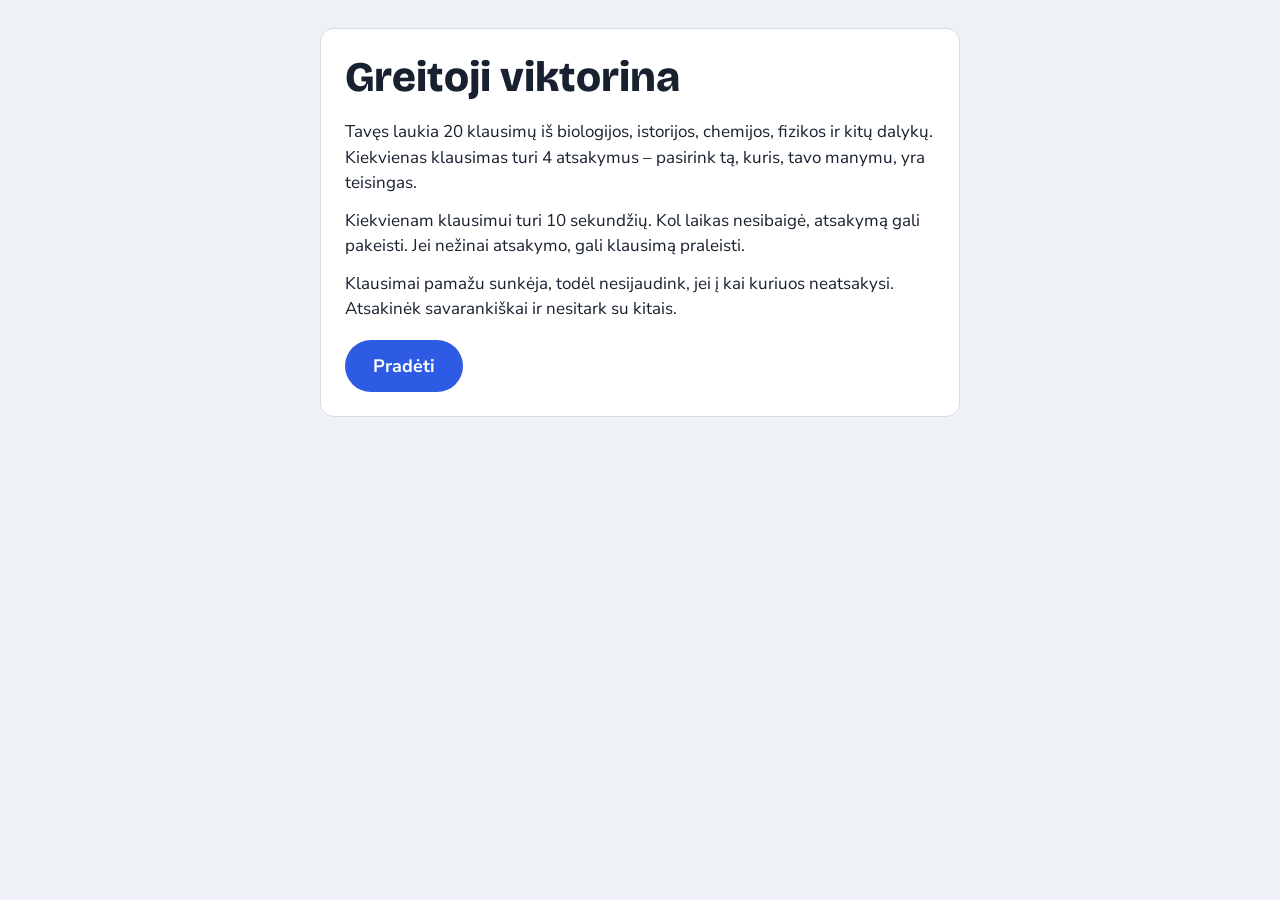
==== index.html @ a6e708b1 "Add 20 Lithuanian questions and per-group instructions; translate quiz screen Questions get harder f" ====
<!doctype html>
<html lang="lt">
<head>
<meta charset="utf-8">
<meta name="viewport" content="width=device-width, initial-scale=1">
<title>Greitoji viktorina</title>
<link rel="preconnect" href="https://fonts.googleapis.com">
<link rel="preconnect" href="https://fonts.gstatic.com" crossorigin>
<link rel="stylesheet" href="https://fonts.googleapis.com/css2?family=Bricolage+Grotesque:opsz,wght@12..96,600;12..96,800&family=Nunito+Sans:opsz,wght@6..12,400;6..12,600;6..12,700&display=swap">
<link rel="stylesheet" href="style.css">
</head>
<body>
<main class="wrap">
  <section id="intro" class="card">
    <h1 id="introTitle">Greitoji viktorina</h1>
    <div id="introText" style="display:flex;flex-direction:column;gap:12px"></div>
    <div class="row"><button class="btn" id="startBtn" type="button">Pradėti</button></div>
  </section>

  <section id="quiz" class="card" hidden>
    <div class="topline">
      <span class="label" id="qnum">Klausimas 1 iš 20</span>
      <span class="secs" id="secs">10</span>
    </div>
    <div class="bar"><i id="barFill"></i></div>
    <h2 id="qtext">Klausimas</h2>
    <div class="opts" id="opts"></div>
    <div class="quizfoot">
      <p class="hint" id="hint"></p>
      <button class="btn ghost sm" id="skipBtn" type="button">Praleisti klausimą →</button>
    </div>
  </section>

  <section id="done" class="card" hidden>
    <h1>Viskas!</h1>
    <p class="status" id="sendStatus" aria-live="polite">Siunčiami tavo atsakymai…</p>
    <div id="fallback" hidden>
      <p>Parodyk šį kodą mokytojui:</p>
      <p class="code" id="code">—</p>
      <button class="btn ghost sm" id="retryBtn" type="button">Bandyti siųsti dar kartą</button>
    </div>
  </section>
</main>

<script src="config.js"></script>
<script>
(function () {
  const C = window.QUIZ_CONFIG;
  const QUESTIONS = C.QUESTIONS.map(q => ({ ...q, crowdIdx: "ABCD".indexOf(String(q.crowd).toUpperCase()), correctIdx: "ABCD".indexOf(String(q.correct || "").toUpperCase()) }));
  const N = QUESTIONS.length;
  const LETTERS = ["A", "B", "C", "D"];
  const PEER_COLORS = [1,2,3,4,5,6,7].map(n => `var(--peer-${n})`);
  const PERSON = '<svg viewBox="0 0 24 24" aria-hidden="true"><circle cx="12" cy="8" r="4.2"/><path d="M3.5 21c.6-4.6 4.1-7.2 8.5-7.2s7.9 2.6 8.5 7.2z"/></svg>';
  const $ = id => document.getElementById(id);

  // Class label from the link, e.g. ...?class=7A
  const params = new URLSearchParams(location.search);
  const CLASS = (params.get("class") || "").replace(/[^\w-]/g, "").slice(0, 20);
  // Group: random 50/50. For testing: ?group=influence or ?group=control
  const forced = params.get("group");
  const GROUP = forced === "influence" || forced === "control" ? forced : (Math.random() < 0.5 ? "influence" : "control");
  const RUN_ID = Date.now().toString(36) + Math.random().toString(36).slice(2, 8);

  // Start screen: different instructions per group
  $("introTitle").textContent = C.INTRO_TITLE || "Greitoji viktorina";
  ((GROUP === "influence" ? C.INTRO_INFLUENCE : C.INTRO_CONTROL) || []).forEach(t => {
    const p = document.createElement("p"); p.textContent = t; $("introText").appendChild(p);
  });

  let qi = 0, choice = null, answers = [], timers = [], tickTimer = null, deadline = 0;

  function show(id) { ["intro", "quiz", "done"].forEach(s => $(s).hidden = s !== id); }
  function clearTimers() { timers.forEach(clearTimeout); timers = []; clearInterval(tickTimer); }

  function render() {
    const q = QUESTIONS[qi];
    choice = null;
    $("qnum").textContent = `Klausimas ${qi + 1} iš ${N}`;
    $("qtext").textContent = q.text;
    $("hint").textContent = "";
    const box = $("opts");
    box.innerHTML = "";
    q.options.forEach((t, i) => {
      const b = document.createElement("button");
      b.type = "button"; b.className = "opt"; b.id = `opt${i}`;
      b.innerHTML = `<span class="letter">${LETTERS[i]}</span><span class="otext"></span><span class="peers" aria-hidden="true"></span>`;
      b.querySelector(".otext").textContent = t;
      b.addEventListener("click", () => select(i));
      box.appendChild(b);
    });

    const secs = C.SECONDS_PER_QUESTION;
    deadline = performance.now() + secs * 1000;
    const fill = $("barFill");
    fill.style.transition = "none"; fill.style.transform = "scaleX(1)"; fill.classList.remove("low");
    $("secs").classList.remove("low");
    requestAnimationFrame(() => requestAnimationFrame(() => {
      fill.style.transition = `transform ${secs}s linear`;
      fill.style.transform = "scaleX(0)";
    }));
    tick();
    tickTimer = setInterval(tick, 200);
    timers.push(setTimeout(next, secs * 1000));

    if (GROUP === "influence" && q.crowdIdx >= 0) schedulePeers(q.crowdIdx);
  }

  function schedulePeers(crowd) {
    const others = [0,1,2,3].filter(i => i !== crowd);
    const decoy = others[Math.floor(Math.random() * others.length)];
    const seq = Array(C.PEERS_ON_CROWD).fill(crowd);
    for (let k = 0; k < C.PEERS_ELSEWHERE; k++) seq.splice(1 + Math.floor(Math.random() * seq.length), 0, decoy);
    const colors = [...PEER_COLORS].sort(() => Math.random() - 0.5);
    seq.forEach((opt, n) => {
      timers.push(setTimeout(() => {
        const strip = document.querySelector(`#opt${opt} .peers`);
        if (!strip) return;
        const p = document.createElement("span");
        p.className = "peer";
        p.style.background = colors[n % colors.length];
        p.innerHTML = PERSON;
        strip.appendChild(p);
      }, C.PEERS_START_AT * 1000 + n * C.PEER_INTERVAL_MS + Math.random() * 200));
    });
  }

  function tick() {
    const left = Math.max(0, Math.ceil((deadline - performance.now()) / 1000));
    $("secs").textContent = left;
    if (left <= 3) { $("secs").classList.add("low"); $("barFill").classList.add("low"); }
  }

  function select(i) {
    choice = i;
    document.querySelectorAll(".opt").forEach((b, k) => b.classList.toggle("sel", k === i));
    $("hint").textContent = "Atsakymas pažymėtas. Dar gali jį pakeisti.";
  }

  function next() {
    clearTimers();
    answers.push(choice);
    qi++;
    if (qi < N) render(); else finish();
  }

  /* ---------- Sending ---------- */
  function buildResult() {
    // matched = went with the crowd on a trap question (where the crowd is wrong)
    let matched = 0, other = 0, skipped = 0, correct = 0;
    answers.forEach((a, i) => {
      const q = QUESTIONS[i];
      if (a === null) { skipped++; return; }
      if (a === q.correctIdx) correct++;
      if (a === q.crowdIdx && q.crowdIdx !== q.correctIdx) matched++;
      else other++;
    });
    return {
      id: RUN_ID,
      cls: CLASS,
      team: GROUP,
      answers: answers.map(a => a === null ? "-" : LETTERS[a]).join(""),
      matched, other, skipped, correct
    };
  }

  const sleep = ms => new Promise(r => setTimeout(r, ms));

  // Returns true only when Google confirms the row was saved.
  async function send(result) {
    if (!C.SCRIPT_URL || C.SCRIPT_URL.indexOf("script.google.com") === -1) throw new Error("not configured");
    const body = JSON.stringify(result);
    try {
      // text/plain keeps this a "simple" request, so Google answers without a CORS preflight
      // and we can read its reply.
      const res = await fetch(C.SCRIPT_URL, { method: "POST", headers: { "Content-Type": "text/plain;charset=utf-8" }, body });
      const data = await res.json(); // a busy/error page from Google isn't JSON -> throws -> retry
      return data && data.ok === true;
    } catch (err) {
      if (err instanceof TypeError && !navigator.onLine) return false; // offline: retry later
      if (err instanceof SyntaxError) return false;                    // Google replied with an error page
      // Some school networks block reading the reply. Fall back to a blind send.
      await fetch(C.SCRIPT_URL, { method: "POST", mode: "no-cors", headers: { "Content-Type": "text/plain;charset=utf-8" }, body });
      return true;
    }
  }

  async function sendWithRetry(result, firstTry) {
    $("sendStatus").className = "status";
    $("sendStatus").textContent = "Siunčiami tavo atsakymai…";
    $("fallback").hidden = true;
    // Everyone finishes at about the same moment, so spread the first sends over ~4 seconds.
    if (firstTry) await sleep(Math.random() * 4000);
    // The script ignores duplicate ids, so retrying never creates double rows.
    for (let attempt = 0; attempt < 6; attempt++) {
      try {
        if (await send(result)) {
          $("sendStatus").className = "status ok";
          $("sendStatus").textContent = "Tavo atsakymai išsiųsti. Ačiū! Gali padėti įrenginį.";
          return;
        }
      } catch (err) {
        if (err.message === "not configured") break;
      }
      await sleep(1500 * (attempt + 1) + Math.random() * 1500);
    }
    $("sendStatus").className = "status bad";
    $("sendStatus").textContent = "Nepavyko išsiųsti tavo atsakymų.";
    $("code").textContent = `${result.team === "influence" ? "B" : "R"}-${String(result.correct).padStart(2, "0")}-${String(result.matched).padStart(2, "0")}`;
    $("fallback").hidden = false;
  }

  let lastResult = null;
  function finish() {
    show("done");
    lastResult = buildResult();
    sendWithRetry(lastResult, true);
  }

  $("retryBtn").addEventListener("click", () => lastResult && sendWithRetry(lastResult, false));
  $("skipBtn").addEventListener("click", () => { choice = null; next(); });
  $("startBtn").addEventListener("click", () => { show("quiz"); qi = 0; answers = []; render(); });
})();
</script>
</body>
</html>
---- style.css ----
/* Shared styles for the quiz and the results board */
:root {
  --bg: #eef2f7;
  --surface: #ffffff;
  --ink: #18212f;
  --muted: #5b6676;
  --line: #d6dde8;
  --accent: #2d5be3;
  --accent-soft: #e3eafc;
  --warn: #d9480f;
  --blue: #1c64d9;
  --blue-soft: #e2ecfc;
  --red: #d42f3a;
  --red-soft: #fce4e5;
  --ok: #2b8a3e;
  --peer-1: #e8590c; --peer-2: #2b8a3e; --peer-3: #7048e8; --peer-4: #c2255c; --peer-5: #1971c2; --peer-6: #e67700; --peer-7: #0c8599;
  --font-display: "Bricolage Grotesque", "Trebuchet MS", system-ui, sans-serif;
  --font-body: "Nunito Sans", "Segoe UI", system-ui, sans-serif;
  --radius: 14px;
  color-scheme: light;
}
@media (prefers-color-scheme: dark) {
  :root {
    --bg: #121722; --surface: #1b2230; --ink: #e8edf5; --muted: #9aa5b6; --line: #2e3849;
    --accent: #7b9cff; --accent-soft: #24304d; --warn: #ff8a4c; --ok: #5fd07a;
    --blue: #6aa1ff; --blue-soft: #1d2b47; --red: #ff6b73; --red-soft: #3f2128; color-scheme: dark;
  }
}
* { box-sizing: border-box; }
html, body { min-height: 100%; }
body {
  margin: 0; background: var(--bg); color: var(--ink);
  font-family: var(--font-body); font-size: 17px; line-height: 1.5;
  padding: 0 16px;
}
[hidden] { display: none !important; }
.wrap { max-width: 640px; margin: 0 auto; padding-block: 28px 40px; display: flex; flex-direction: column; gap: 20px; }
.wrap.wide { max-width: 980px; }
h1, h2, h3 { font-family: var(--font-display); text-wrap: balance; margin: 0; line-height: 1.15; }
h1 { font-size: clamp(30px, 6vw, 42px); font-weight: 800; }
h2 { font-size: clamp(22px, 4.5vw, 28px); font-weight: 600; }
h3 { font-size: 20px; font-weight: 800; }
p { margin: 0; }
a { color: var(--accent); }
.card { background: var(--surface); border: 1px solid var(--line); border-radius: var(--radius); padding: 24px; display: flex; flex-direction: column; gap: 18px; min-width: 0; }
.muted { color: var(--muted); }
.small { font-size: 14px; }
.label { font-size: 13px; letter-spacing: .08em; text-transform: uppercase; color: var(--muted); font-weight: 700; }
.row { display: flex; flex-wrap: wrap; gap: 12px; align-items: center; }
.between { justify-content: space-between; }
.btn {
  font: 700 18px var(--font-body); color: #fff; background: var(--accent);
  border: 0; border-radius: 999px; padding: 14px 28px; cursor: pointer;
}
.btn:hover { filter: brightness(1.08); }
.btn.ghost { background: transparent; color: var(--muted); border: 2px solid var(--line); padding: 10px 20px; font-size: 16px; }
.btn.ghost:hover { color: var(--ink); border-color: var(--muted); filter: none; }
.btn.sm { padding: 8px 16px; font-size: 15px; }
.btn:focus-visible, .opt:focus-visible, a:focus-visible, select:focus-visible { outline: 3px solid var(--accent); outline-offset: 3px; }

/* Quiz */
.topline { display: flex; justify-content: space-between; align-items: baseline; gap: 12px; font-weight: 700; }
.secs { font-family: var(--font-display); font-size: 26px; font-variant-numeric: tabular-nums; }
.secs.low { color: var(--warn); }
.bar { height: 8px; background: var(--line); border-radius: 999px; overflow: hidden; }
.bar > i { display: block; height: 100%; width: 100%; background: var(--accent); transform-origin: left; }
.bar > i.low { background: var(--warn); }
.opts { display: grid; gap: 12px; }
.opt {
  display: flex; align-items: center; gap: 14px; width: 100%; text-align: left;
  background: var(--surface); color: var(--ink); border: 2px solid var(--line); border-radius: var(--radius);
  padding: 14px 16px; font: 600 17px var(--font-body); cursor: pointer; min-height: 64px;
}
.opt:hover { border-color: var(--accent); }
.opt.sel { border-color: var(--accent); background: var(--accent-soft); }
.letter {
  flex: none; width: 34px; height: 34px; border-radius: 50%; display: grid; place-items: center;
  background: var(--accent-soft); color: var(--accent); font-family: var(--font-display); font-weight: 800;
}
.opt.sel .letter { background: var(--accent); color: #fff; }
.otext { flex: 1; min-width: 0; }
.peers { display: flex; flex-wrap: wrap; justify-content: flex-end; max-width: 46%; }
.peer {
  width: 28px; height: 28px; border-radius: 50%; display: grid; place-items: center;
  border: 2px solid var(--surface); margin-left: -6px; animation: pop .35s ease-out both;
}
.peer svg { width: 18px; height: 18px; fill: #fff; }
@keyframes pop { from { transform: scale(.2); opacity: 0; } to { transform: scale(1); opacity: 1; } }
@media (prefers-reduced-motion: reduce) { .peer { animation: none; } }
.quizfoot { display: flex; justify-content: space-between; align-items: center; gap: 12px; flex-wrap: wrap; }
.hint { font-size: 14px; color: var(--muted); }
.status { font-weight: 700; }
.status.ok { color: var(--ok); }
.status.bad { color: var(--red); }
.code { font-family: var(--font-display); font-size: 36px; font-weight: 800; letter-spacing: .05em; font-variant-numeric: tabular-nums; }

/* Results */
.teams { display: grid; grid-template-columns: repeat(auto-fit, minmax(240px, 1fr)); gap: 16px; }
.team { border-radius: var(--radius); padding: 20px; display: flex; flex-direction: column; gap: 8px; border: 2px solid; }
.team.b { background: var(--blue-soft); border-color: var(--blue); }
.team.r { background: var(--red-soft); border-color: var(--red); }
.team.b h3, .team.b .big { color: var(--blue); }
.team.r h3, .team.r .big { color: var(--red); }
.big { font-family: var(--font-display); font-size: 56px; font-weight: 800; line-height: 1; font-variant-numeric: tabular-nums; }
.stats { display: flex; gap: 20px; flex-wrap: wrap; font-variant-numeric: tabular-nums; }
.chartbox { overflow-x: auto; }
.chartbox svg { display: block; width: 100%; min-width: 560px; height: auto; }
.legend { display: flex; gap: 18px; flex-wrap: wrap; font-size: 14px; color: var(--muted); }
.legend i { display: inline-block; width: 12px; height: 12px; border-radius: 3px; margin-right: 6px; vertical-align: -1px; }
select { font: 600 16px var(--font-body); padding: 8px 12px; border-radius: 10px; border: 2px solid var(--line); background: var(--surface); color: var(--ink); }
.notice { background: var(--accent-soft); border-radius: 10px; padding: 14px 16px; }

/* Results: verdict, flow, per-question ranking */
.verdict { font-family: var(--font-display); font-size: 20px; font-weight: 600; }
.verdict:empty { display: none; }
.big.blue { color: var(--blue); }
.big.red { color: var(--red); }
.big.sm { font-size: 36px; }
.flow { display: grid; grid-template-columns: minmax(0, 3fr) minmax(0, 2fr); gap: 24px; align-items: center; }
@media (max-width: 640px) { .flow { grid-template-columns: 1fr; } }
.flowmain { display: flex; flex-direction: column; gap: 6px; }
.flowside { display: flex; flex-direction: column; gap: 6px; border-left: 3px solid var(--red); padding-left: 16px; }
.qrank { display: flex; flex-direction: column; gap: 14px; }
.qrow { display: flex; flex-direction: column; gap: 4px; }
.qhead { display: flex; gap: 10px; align-items: baseline; min-width: 0; }
.qno { font-family: var(--font-display); font-weight: 800; color: var(--muted); flex: none; min-width: 34px; }
.qtitle { font-weight: 700; min-width: 0; overflow-wrap: anywhere; }
.qbar { display: flex; align-items: center; gap: 12px; }
.track { position: relative; flex: 1; height: 18px; background: var(--line); border-radius: 999px; }
.track .fill { position: absolute; inset: 0 auto 0 0; background: var(--blue); border-radius: 999px; transition: width .4s ease; }
.track .base { position: absolute; top: -4px; bottom: -4px; width: 4px; margin-left: -2px; background: var(--red); border-radius: 2px; }
.qpct { font-family: var(--font-display); font-weight: 800; font-size: 20px; color: var(--blue); min-width: 52px; text-align: right; font-variant-numeric: tabular-nums; }
.qmeta { padding-left: 44px; }
@media (prefers-reduced-motion: reduce) { .track .fill { transition: none; } }
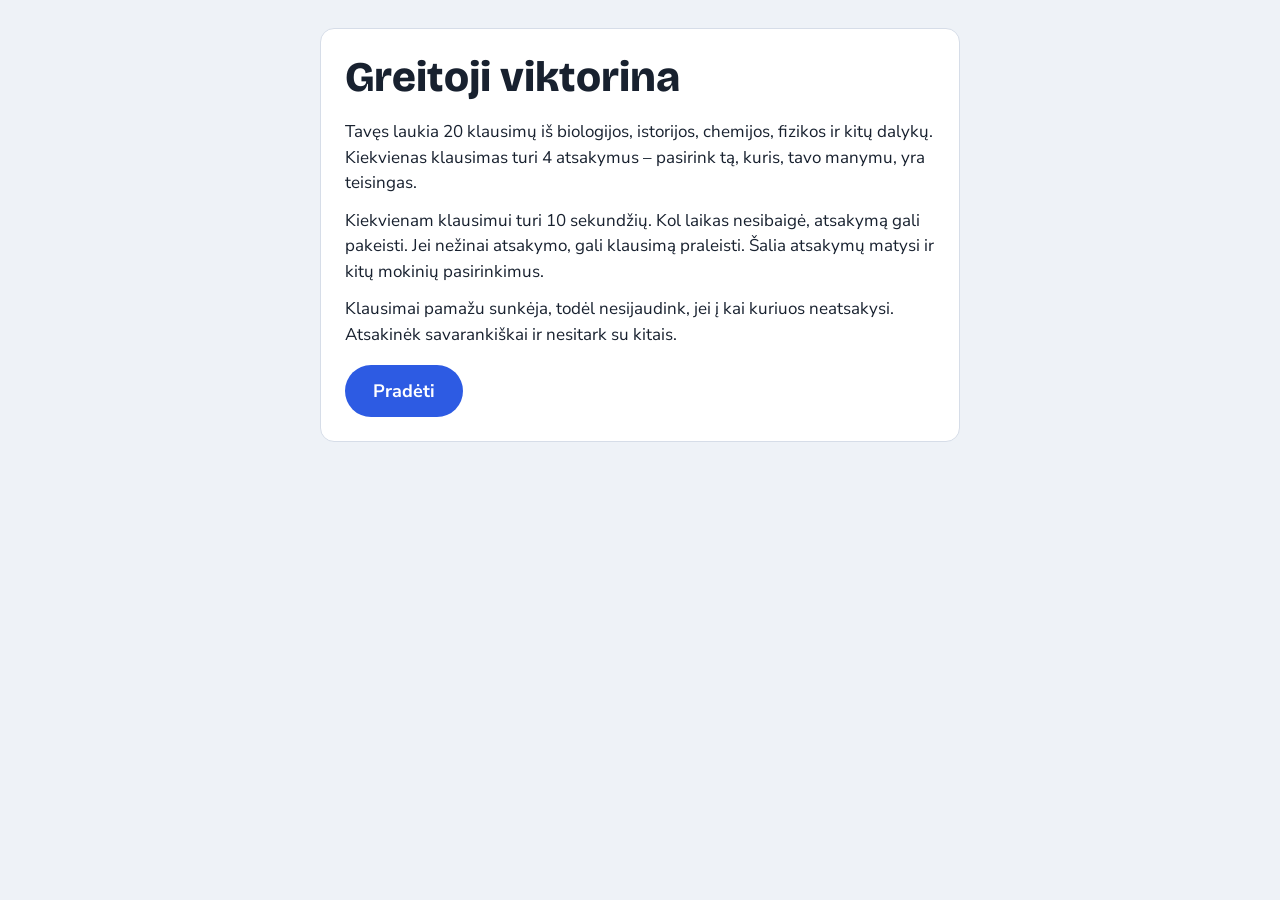
==== commit 07657942: "Fix lost result under load: time out hanging requests, more patient saving Load test: 19/20 saved; o" ====
--- a/index.html
+++ b/index.html
@@ -102,15 +102,37 @@
     tickTimer = setInterval(tick, 200);
     timers.push(setTimeout(next, secs * 1000));
 
-    if (GROUP === "influence" && q.crowdIdx >= 0) schedulePeers(q.crowdIdx);
-  }
-
-  function schedulePeers(crowd) {
-    const others = [0,1,2,3].filter(i => i !== crowd);
-    const decoy = others[Math.floor(Math.random() * others.length)];
-    const seq = Array(C.PEERS_ON_CROWD).fill(crowd);
-    for (let k = 0; k < C.PEERS_ELSEWHERE; k++) seq.splice(1 + Math.floor(Math.random() * seq.length), 0, decoy);
-    const colors = [...PEER_COLORS].sort(() => Math.random() - 0.5);
+    if (GROUP === "influence" && q.crowdIdx >= 0) schedulePeers(q);
+  }
+
+  const rand = (a, b) => a + Math.random() * (b - a);
+  const randInt = (a, b) => Math.floor(rand(a, b + 1));
+  const shuffle = arr => { for (let i = arr.length - 1; i > 0; i--) { const j = Math.floor(Math.random() * (i + 1)); [arr[i], arr[j]] = [arr[j], arr[i]]; } return arr; };
+
+  // Decide how many fake classmates pick each answer on this question.
+  function planVotes(q) {
+    const crowd = q.crowdIdx;
+    const trust = crowd === q.correctIdx;          // peers pick the right answer here
+    const n = randInt(C.PEERS_MIN, C.PEERS_MAX);
+    const counts = [0, 0, 0, 0];
+    if (trust && Math.random() < C.PEERS_UNANIMOUS) { counts[crowd] = n; return counts; }
+    const share = trust ? rand(0.75, 0.95) : rand(C.PEERS_MAJORITY_MIN, C.PEERS_MAJORITY_MAX);
+    const main = Math.min(n, Math.max(Math.round(n * share), Math.floor(n / 2) + 1)); // always a strict majority
+    counts[crowd] = main;
+    const rest = n - main;
+    const others = shuffle([0, 1, 2, 3].filter(i => i !== crowd));
+    const used = rest <= 1 ? 1 : (Math.random() < 0.5 ? 1 : 2); // the rest split over 1 or 2 other answers
+    for (let k = 0; k < rest; k++) counts[others[k % used]]++;
+    return counts;
+  }
+
+  function schedulePeers(q) {
+    const counts = planVotes(q);
+    const seq = shuffle(counts.flatMap((c, opt) => Array(c).fill(opt)));
+    // Random arrival times: first one between FIRST_MIN and FIRST_MAX, the rest scattered until LAST_BY.
+    const first = rand(C.PEERS_FIRST_MIN, C.PEERS_FIRST_MAX);
+    const times = [first, ...seq.slice(1).map(() => rand(first, C.PEERS_LAST_BY))].sort((a, b) => a - b);
+    const colors = shuffle([...PEER_COLORS]);
     seq.forEach((opt, n) => {
       timers.push(setTimeout(() => {
         const strip = document.querySelector(`#opt${opt} .peers`);
@@ -120,7 +142,7 @@
         p.style.background = colors[n % colors.length];
         p.innerHTML = PERSON;
         strip.appendChild(p);
-      }, C.PEERS_START_AT * 1000 + n * C.PEER_INTERVAL_MS + Math.random() * 200));
+      }, times[n] * 1000));
     });
   }
 
@@ -172,12 +194,19 @@
     try {
       // text/plain keeps this a "simple" request, so Google answers without a CORS preflight
       // and we can read its reply.
-      const res = await fetch(C.SCRIPT_URL, { method: "POST", headers: { "Content-Type": "text/plain;charset=utf-8" }, body });
-      const data = await res.json(); // a busy/error page from Google isn't JSON -> throws -> retry
+      // Give Google at most 25 s to answer; a request that hangs is abandoned and retried.
+      const ctrl = new AbortController();
+      const timer = setTimeout(() => ctrl.abort(), 25000);
+      let data;
+      try {
+        const res = await fetch(C.SCRIPT_URL, { method: "POST", headers: { "Content-Type": "text/plain;charset=utf-8" }, body, signal: ctrl.signal });
+        data = await res.json(); // a busy/error page from Google isn't JSON -> throws -> retry
+      } finally { clearTimeout(timer); }
       return data && data.ok === true;
     } catch (err) {
       if (err instanceof TypeError && !navigator.onLine) return false; // offline: retry later
-      if (err instanceof SyntaxError) return false;                    // Google replied with an error page
+      if (err instanceof SyntaxError) return false;
+      if (err && err.name === "AbortError") return false;            // Google didn't answer in time: retry                    // Google replied with an error page
       // Some school networks block reading the reply. Fall back to a blind send.
       await fetch(C.SCRIPT_URL, { method: "POST", mode: "no-cors", headers: { "Content-Type": "text/plain;charset=utf-8" }, body });
       return true;
@@ -191,7 +220,7 @@
     // Everyone finishes at about the same moment, so spread the first sends over ~4 seconds.
     if (firstTry) await sleep(Math.random() * 4000);
     // The script ignores duplicate ids, so retrying never creates double rows.
-    for (let attempt = 0; attempt < 6; attempt++) {
+    for (let attempt = 0; attempt < 8; attempt++) {
       try {
         if (await send(result)) {
           $("sendStatus").className = "status ok";
--- a/style.css
+++ b/style.css
@@ -132,3 +132,12 @@
 .qpct { font-family: var(--font-display); font-weight: 800; font-size: 20px; color: var(--blue); min-width: 52px; text-align: right; font-variant-numeric: tabular-nums; }
 .qmeta { padding-left: 44px; }
 @media (prefers-reduced-motion: reduce) { .track .fill { transition: none; } }
+
+/* Results: entries table */
+details summary { cursor: pointer; list-style-position: outside; }
+.tablebox { overflow-x: auto; margin-top: 12px; }
+.etable { width: 100%; border-collapse: collapse; font-size: 15px; font-variant-numeric: tabular-nums; }
+.etable th, .etable td { text-align: left; padding: 8px 12px; border-bottom: 1px solid var(--line); white-space: nowrap; }
+.etable th { font-size: 13px; letter-spacing: .06em; text-transform: uppercase; color: var(--muted); }
+.etable td.tb { color: var(--blue); font-weight: 700; }
+.etable td.tr { color: var(--red); font-weight: 700; }
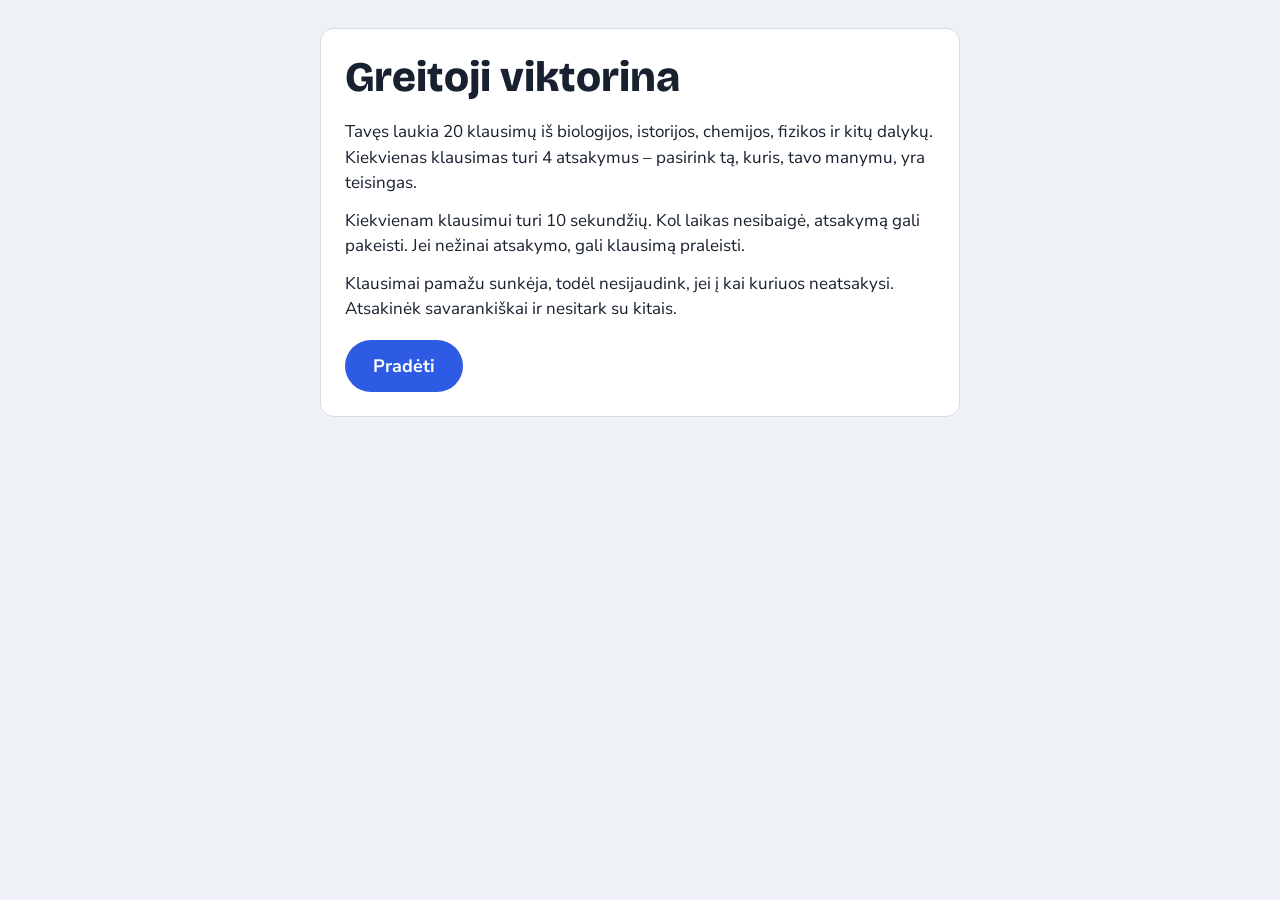
==== commit 85ed4d9d: "Load matching style/config versions on every page; show a note when there are no results yet Browser" ====
--- a/index.html
+++ b/index.html
@@ -7,7 +7,7 @@
 <link rel="preconnect" href="https://fonts.googleapis.com">
 <link rel="preconnect" href="https://fonts.gstatic.com" crossorigin>
 <link rel="stylesheet" href="https://fonts.googleapis.com/css2?family=Bricolage+Grotesque:opsz,wght@12..96,600;12..96,800&family=Nunito+Sans:opsz,wght@6..12,400;6..12,600;6..12,700&display=swap">
-<link rel="stylesheet" href="style.css">
+<link rel="stylesheet" href="style.css?v=20261013b">
 </head>
 <body>
 <main class="wrap">
@@ -42,7 +42,7 @@
   </section>
 </main>
 
-<script src="config.js"></script>
+<script src="config.js?v=20261013b"></script>
 <script>
 (function () {
   const C = window.QUIZ_CONFIG;
--- a/style.css
+++ b/style.css
@@ -12,6 +12,8 @@
   --blue-soft: #e2ecfc;
   --red: #d42f3a;
   --red-soft: #fce4e5;
+  --orange: #e8590c;
+  --orange-soft: #fff0e6;
   --ok: #2b8a3e;
   --peer-1: #e8590c; --peer-2: #2b8a3e; --peer-3: #7048e8; --peer-4: #c2255c; --peer-5: #1971c2; --peer-6: #e67700; --peer-7: #0c8599;
   --font-display: "Bricolage Grotesque", "Trebuchet MS", system-ui, sans-serif;
@@ -23,7 +25,7 @@
   :root {
     --bg: #121722; --surface: #1b2230; --ink: #e8edf5; --muted: #9aa5b6; --line: #2e3849;
     --accent: #7b9cff; --accent-soft: #24304d; --warn: #ff8a4c; --ok: #5fd07a;
-    --blue: #6aa1ff; --blue-soft: #1d2b47; --red: #ff6b73; --red-soft: #3f2128; color-scheme: dark;
+    --blue: #6aa1ff; --blue-soft: #1d2b47; --red: #ff6b73; --red-soft: #3f2128; --orange: #ff9a52; --orange-soft: #3d2618; color-scheme: dark;
   }
 }
 * { box-sizing: border-box; }
@@ -141,3 +143,29 @@
 .etable th { font-size: 13px; letter-spacing: .06em; text-transform: uppercase; color: var(--muted); }
 .etable td.tb { color: var(--blue); font-weight: 700; }
 .etable td.tr { color: var(--red); font-weight: 700; }
+
+/* Results v3: orange team + per-question option rows */
+.team.o { background: var(--orange-soft); border-color: var(--orange); }
+.team.o h3, .team.o .big { color: var(--orange); }
+.etable td.to { color: var(--orange); font-weight: 700; }
+.qlist { display: flex; flex-direction: column; gap: 22px; }
+.qitem { display: flex; flex-direction: column; gap: 8px; padding-bottom: 18px; border-bottom: 1px solid var(--line); }
+.qitem:last-child { border-bottom: 0; padding-bottom: 0; }
+.orow { display: grid; grid-template-columns: minmax(0, 2fr) minmax(0, 3fr); gap: 8px 20px; align-items: center; }
+@media (max-width: 640px) { .orow { grid-template-columns: 1fr; } }
+.olabel { display: flex; align-items: center; gap: 8px; min-width: 0; }
+.otag { flex: none; font-size: 12px; font-weight: 700; letter-spacing: .05em; text-transform: uppercase; padding: 2px 8px; border-radius: 999px; }
+.orow.correct .otag { background: color-mix(in srgb, var(--ok) 15%, transparent); color: var(--ok); }
+.orow.crowd .otag { background: var(--line); color: var(--muted); }
+.oletter { flex: none; font-family: var(--font-display); font-weight: 800; color: var(--muted); }
+.otext { font-weight: 700; min-width: 0; overflow-wrap: anywhere; }
+.obars { display: flex; flex-direction: column; gap: 5px; }
+.obar { display: flex; align-items: center; gap: 10px; }
+.otrack { position: relative; flex: 1; height: 14px; background: var(--line); border-radius: 999px; overflow: hidden; }
+.otrack i { position: absolute; inset: 0 auto 0 0; border-radius: 999px; transition: width .4s ease; }
+.obar.b .otrack i { background: var(--blue); }
+.obar.o .otrack i { background: var(--orange); }
+.obar span { min-width: 44px; text-align: right; font-family: var(--font-display); font-weight: 800; font-variant-numeric: tabular-nums; }
+.obar.b span { color: var(--blue); }
+.obar.o span { color: var(--orange); }
+@media (prefers-reduced-motion: reduce) { .otrack i { transition: none; } }
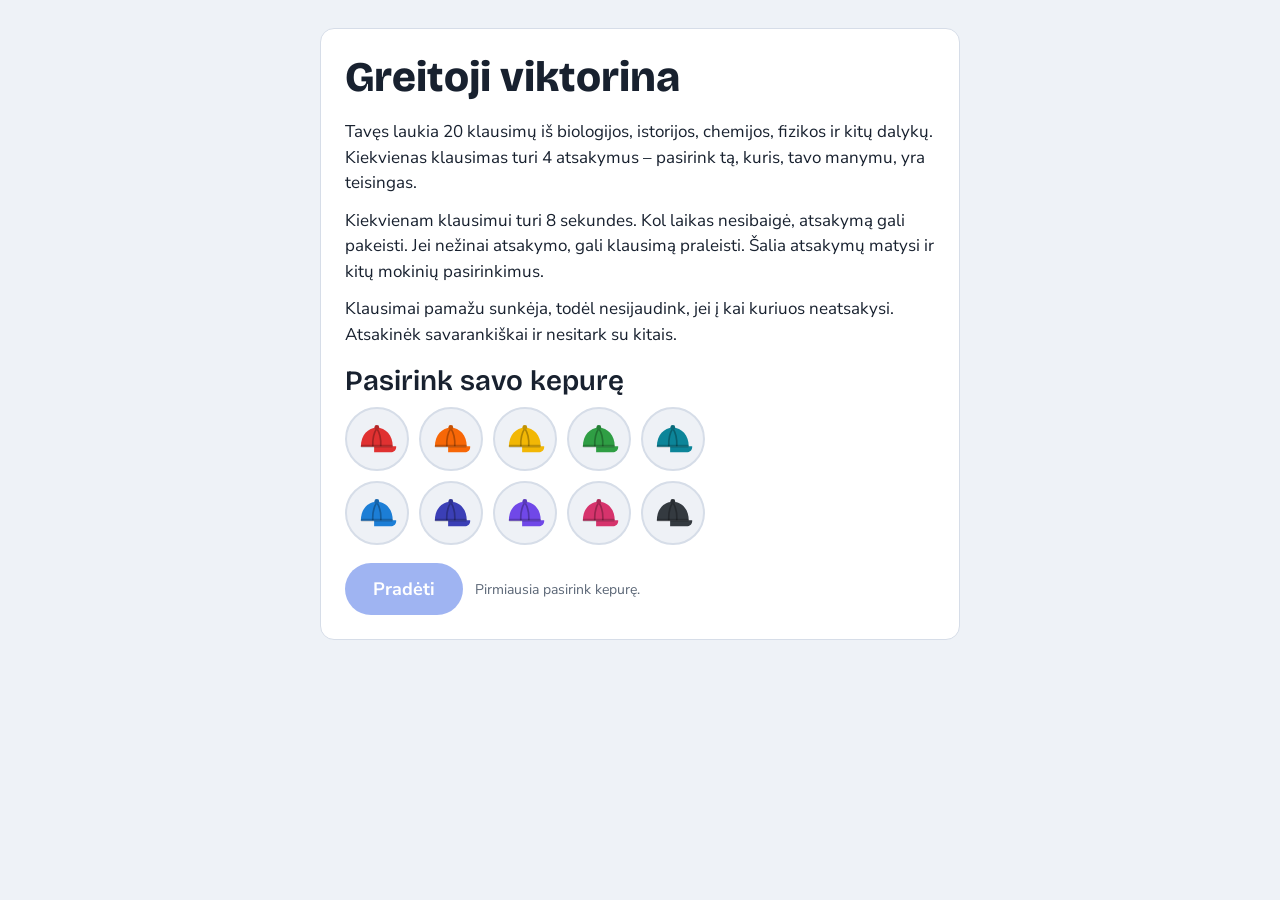
==== commit 3fc37367: "Cap avatars: students pick one of 10 caps, fake classmates wear the others; 8 s per question Both gr" ====
--- a/index.html
+++ b/index.html
@@ -7,20 +7,24 @@
 <link rel="preconnect" href="https://fonts.googleapis.com">
 <link rel="preconnect" href="https://fonts.gstatic.com" crossorigin>
 <link rel="stylesheet" href="https://fonts.googleapis.com/css2?family=Bricolage+Grotesque:opsz,wght@12..96,600;12..96,800&family=Nunito+Sans:opsz,wght@6..12,400;6..12,600;6..12,700&display=swap">
-<link rel="stylesheet" href="style.css?v=20261013b">
+<link rel="stylesheet" href="style.css?v=20261013c">
 </head>
 <body>
 <main class="wrap">
   <section id="intro" class="card">
     <h1 id="introTitle">Greitoji viktorina</h1>
     <div id="introText" style="display:flex;flex-direction:column;gap:12px"></div>
-    <div class="row"><button class="btn" id="startBtn" type="button">Pradėti</button></div>
+    <div class="hatpick">
+      <h2>Pasirink savo kepurę</h2>
+      <div class="hats" id="hats" role="radiogroup" aria-label="Kepurės spalva"></div>
+    </div>
+    <div class="row"><button class="btn" id="startBtn" type="button" disabled>Pradėti</button><span class="small muted" id="startHint">Pirmiausia pasirink kepurę.</span></div>
   </section>
 
   <section id="quiz" class="card" hidden>
     <div class="topline">
       <span class="label" id="qnum">Klausimas 1 iš 20</span>
-      <span class="secs" id="secs">10</span>
+      <span class="secs" id="secs">8</span>
     </div>
     <div class="bar"><i id="barFill"></i></div>
     <h2 id="qtext">Klausimas</h2>
@@ -42,15 +46,29 @@
   </section>
 </main>
 
-<script src="config.js?v=20261013b"></script>
+<script src="config.js?v=20261013c"></script>
 <script>
 (function () {
   const C = window.QUIZ_CONFIG;
   const QUESTIONS = C.QUESTIONS.map(q => ({ ...q, crowdIdx: "ABCD".indexOf(String(q.crowd).toUpperCase()), correctIdx: "ABCD".indexOf(String(q.correct || "").toUpperCase()) }));
   const N = QUESTIONS.length;
   const LETTERS = ["A", "B", "C", "D"];
-  const PEER_COLORS = [1,2,3,4,5,6,7].map(n => `var(--peer-${n})`);
-  const PERSON = '<svg viewBox="0 0 24 24" aria-hidden="true"><circle cx="12" cy="8" r="4.2"/><path d="M3.5 21c.6-4.6 4.1-7.2 8.5-7.2s7.9 2.6 8.5 7.2z"/></svg>';
+  // 10 cap colours. The student picks one; fake classmates wear the others.
+  const HATS = [
+    { c: "#e03131", n: "Raudona" }, { c: "#f76707", n: "Oranžinė" }, { c: "#f2b705", n: "Geltona" },
+    { c: "#2f9e44", n: "Žalia" },   { c: "#0c8599", n: "Žydra" },    { c: "#1c7ed6", n: "Mėlyna" },
+    { c: "#3b3fb6", n: "Tamsiai mėlyna" }, { c: "#7048e8", n: "Violetinė" }, { c: "#d6336c", n: "Rožinė" },
+    { c: "#343a40", n: "Juoda" }
+  ];
+  // A full cap (crown, seams, button, brim) drawn in currentColor.
+  const CAP = '<svg viewBox="0 0 24 24" aria-hidden="true">'
+    + '<path d="M3.6 15.6C3.6 9.4 7.4 5.6 12 5.6s8.4 3.8 8.4 10z" fill="currentColor"/>'
+    + '<path d="M10.6 15.4h11.6c.2 1.9-1.1 3.2-3.1 3.2h-8.5z" fill="currentColor"/>'
+    + '<path d="M12 6c-1.6 2.4-2.3 5.6-2.1 9.4M12 6c1.6 2.4 2.3 5.6 2.1 9.4" fill="none" stroke="#000" stroke-opacity=".28" stroke-width=".9"/>'
+    + '<rect x="3.6" y="14.6" width="16.8" height="1.4" rx=".5" fill="#000" fill-opacity=".22"/>'
+    + '<circle cx="12" cy="5.5" r="1.25" fill="currentColor"/><circle cx="12" cy="5.5" r="1.25" fill="#000" fill-opacity=".2"/>'
+    + '</svg>';
+  let myHat = null;
   const $ = id => document.getElementById(id);
 
   // Class label from the link, e.g. ...?class=7A
@@ -66,6 +84,28 @@
   ((GROUP === "influence" ? C.INTRO_INFLUENCE : C.INTRO_CONTROL) || []).forEach(t => {
     const p = document.createElement("p"); p.textContent = t; $("introText").appendChild(p);
   });
+
+  // Cap picker on the start screen (both groups)
+  HATS.forEach((h, i) => {
+    const b = document.createElement("button");
+    b.type = "button"; b.className = "hat"; b.id = `hat${i}`;
+    b.setAttribute("role", "radio"); b.setAttribute("aria-checked", "false"); b.setAttribute("aria-label", h.n);
+    b.style.color = h.c; b.innerHTML = CAP;
+    b.addEventListener("click", () => {
+      myHat = i;
+      document.querySelectorAll(".hat").forEach((x, k) => { x.classList.toggle("sel", k === i); x.setAttribute("aria-checked", String(k === i)); });
+      $("startBtn").disabled = false; $("startHint").hidden = true;
+    });
+    $("hats").appendChild(b);
+  });
+
+  function capEl(colorIdx, extra) {
+    const p = document.createElement("span");
+    p.className = "peer" + (extra ? " " + extra : "");
+    p.style.color = HATS[colorIdx].c;
+    p.innerHTML = CAP;
+    return p;
+  }
 
   let qi = 0, choice = null, answers = [], timers = [], tickTimer = null, deadline = 0;
 
@@ -132,15 +172,13 @@
     // Random arrival times: first one between FIRST_MIN and FIRST_MAX, the rest scattered until LAST_BY.
     const first = rand(C.PEERS_FIRST_MIN, C.PEERS_FIRST_MAX);
     const times = [first, ...seq.slice(1).map(() => rand(first, C.PEERS_LAST_BY))].sort((a, b) => a - b);
-    const colors = shuffle([...PEER_COLORS]);
+    // fake classmates wear the caps the student didn't pick, never two the same on one question
+    const colors = shuffle(HATS.map((_, i) => i).filter(i => i !== myHat));
     seq.forEach((opt, n) => {
       timers.push(setTimeout(() => {
         const strip = document.querySelector(`#opt${opt} .peers`);
         if (!strip) return;
-        const p = document.createElement("span");
-        p.className = "peer";
-        p.style.background = colors[n % colors.length];
-        p.innerHTML = PERSON;
+        const p = capEl(colors[n % colors.length]);
         strip.appendChild(p);
       }, times[n] * 1000));
     });
@@ -155,6 +193,9 @@
   function select(i) {
     choice = i;
     document.querySelectorAll(".opt").forEach((b, k) => b.classList.toggle("sel", k === i));
+    // the student's own cap sits on the answer they picked
+    document.querySelectorAll(".peer.me").forEach(e => e.remove());
+    if (myHat !== null) { const strip = document.querySelector(`#opt${i} .peers`); if (strip) strip.prepend(capEl(myHat, "me")); }
     $("hint").textContent = "Atsakymas pažymėtas. Dar gali jį pakeisti.";
   }
 
--- a/style.css
+++ b/style.css
@@ -169,3 +169,16 @@
 .obar.b span { color: var(--blue); }
 .obar.o span { color: var(--orange); }
 @media (prefers-reduced-motion: reduce) { .otrack i { transition: none; } }
+
+/* Cap avatars: fake classmates, the student's own cap, and the picker */
+.peer { background: #eef1f6; border: 2px solid var(--surface); box-shadow: 0 0 0 1px var(--line); }
+.peer svg { width: 24px; height: 24px; fill: currentColor; }
+.peer.me { box-shadow: 0 0 0 2px var(--accent); z-index: 1; }
+.hatpick { display: flex; flex-direction: column; gap: 10px; }
+.hats { display: grid; grid-template-columns: repeat(5, minmax(0, 1fr)); gap: 10px; max-width: 360px; }
+.hat { aspect-ratio: 1; max-width: 100%; border-radius: 50%; border: 2px solid var(--line); background: #eef1f6; cursor: pointer; display: grid; place-items: center; padding: 0; }
+.hat svg { width: 76%; height: 76%; }
+.hat:hover { border-color: var(--muted); }
+.hat.sel { border-color: var(--accent); box-shadow: 0 0 0 3px var(--accent-soft); }
+.hat:focus-visible { outline: 3px solid var(--accent); outline-offset: 2px; }
+.btn:disabled { opacity: .45; cursor: not-allowed; filter: none; }
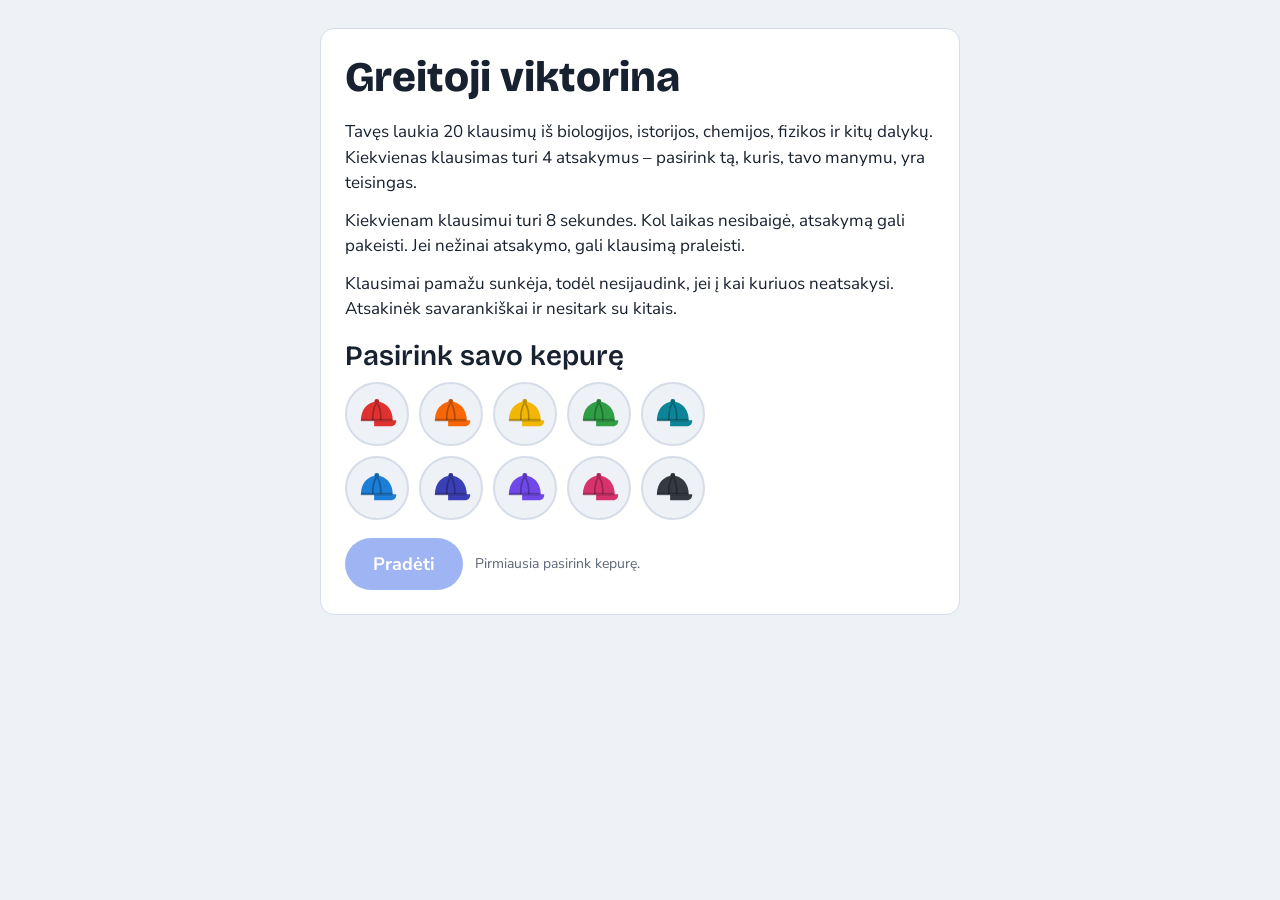
==== commit e5c01792: "Fake classmates arrive earlier and the majority shows sooner First cap now at 0.4-1.5 s (was 1.2-4 s" ====
--- a/index.html
+++ b/index.html
@@ -7,7 +7,7 @@
 <link rel="preconnect" href="https://fonts.googleapis.com">
 <link rel="preconnect" href="https://fonts.gstatic.com" crossorigin>
 <link rel="stylesheet" href="https://fonts.googleapis.com/css2?family=Bricolage+Grotesque:opsz,wght@12..96,600;12..96,800&family=Nunito+Sans:opsz,wght@6..12,400;6..12,600;6..12,700&display=swap">
-<link rel="stylesheet" href="style.css?v=20261013c">
+<link rel="stylesheet" href="style.css?v=20261013d">
 </head>
 <body>
 <main class="wrap">
@@ -46,7 +46,7 @@
   </section>
 </main>
 
-<script src="config.js?v=20261013c"></script>
+<script src="config.js?v=20261013d"></script>
 <script>
 (function () {
   const C = window.QUIZ_CONFIG;
@@ -168,10 +168,17 @@
 
   function schedulePeers(q) {
     const counts = planVotes(q);
-    const seq = shuffle(counts.flatMap((c, opt) => Array(c).fill(opt)));
+    // Arrival order: random, but the majority answer tends to come in first so its lead shows early.
+    const lead = counts.indexOf(Math.max(...counts));
+    const bias = C.PEERS_CROWD_FIRST ?? 0;
+    const seq = counts.flatMap((c, opt) => Array(c).fill(opt))
+      .map(opt => ({ opt, key: Math.random() + (opt === lead ? -bias : 0) }))
+      .sort((a, b) => a.key - b.key).map(x => x.opt);
     // Random arrival times: first one between FIRST_MIN and FIRST_MAX, the rest scattered until LAST_BY.
     const first = rand(C.PEERS_FIRST_MIN, C.PEERS_FIRST_MAX);
-    const times = [first, ...seq.slice(1).map(() => rand(first, C.PEERS_LAST_BY))].sort((a, b) => a - b);
+    // Front-loaded: most arrive soon after the first one, a few stragglers later.
+    const k = C.PEERS_FRONT_LOAD ?? 1;
+    const times = [first, ...seq.slice(1).map(() => first + (C.PEERS_LAST_BY - first) * Math.pow(Math.random(), k))].sort((a, b) => a - b);
     // fake classmates wear the caps the student didn't pick, never two the same on one question
     const colors = shuffle(HATS.map((_, i) => i).filter(i => i !== myHat));
     seq.forEach((opt, n) => {
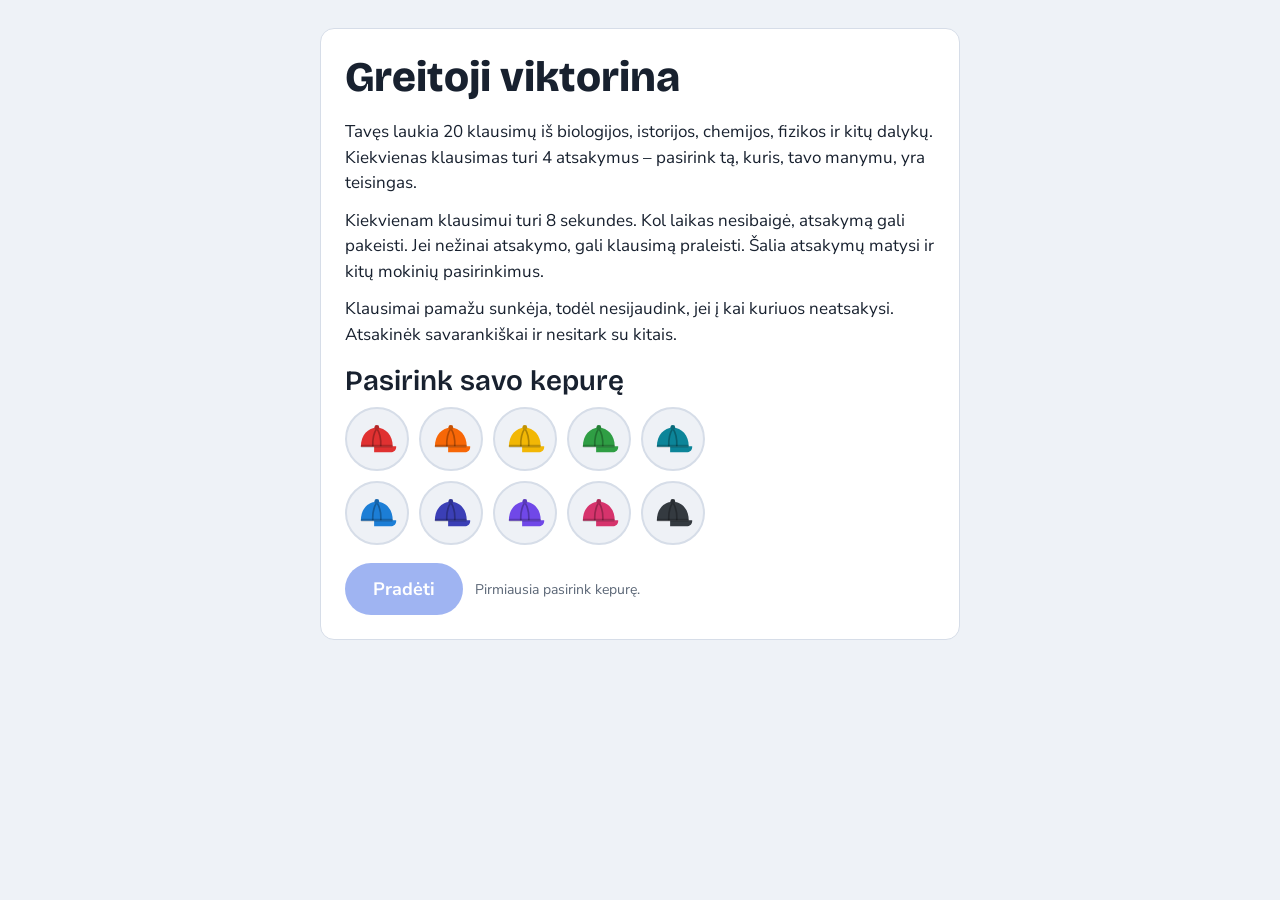
==== commit 9bfc13b9: "Fake classmates: timing halfway between the two earlier versions First cap at 1.0-2.8 s (avg ~1.9 s," ====
--- a/index.html
+++ b/index.html
@@ -7,7 +7,7 @@
 <link rel="preconnect" href="https://fonts.googleapis.com">
 <link rel="preconnect" href="https://fonts.gstatic.com" crossorigin>
 <link rel="stylesheet" href="https://fonts.googleapis.com/css2?family=Bricolage+Grotesque:opsz,wght@12..96,600;12..96,800&family=Nunito+Sans:opsz,wght@6..12,400;6..12,600;6..12,700&display=swap">
-<link rel="stylesheet" href="style.css?v=20261013d">
+<link rel="stylesheet" href="style.css?v=20261013e">
 </head>
 <body>
 <main class="wrap">
@@ -46,7 +46,7 @@
   </section>
 </main>
 
-<script src="config.js?v=20261013d"></script>
+<script src="config.js?v=20261013e"></script>
 <script>
 (function () {
   const C = window.QUIZ_CONFIG;
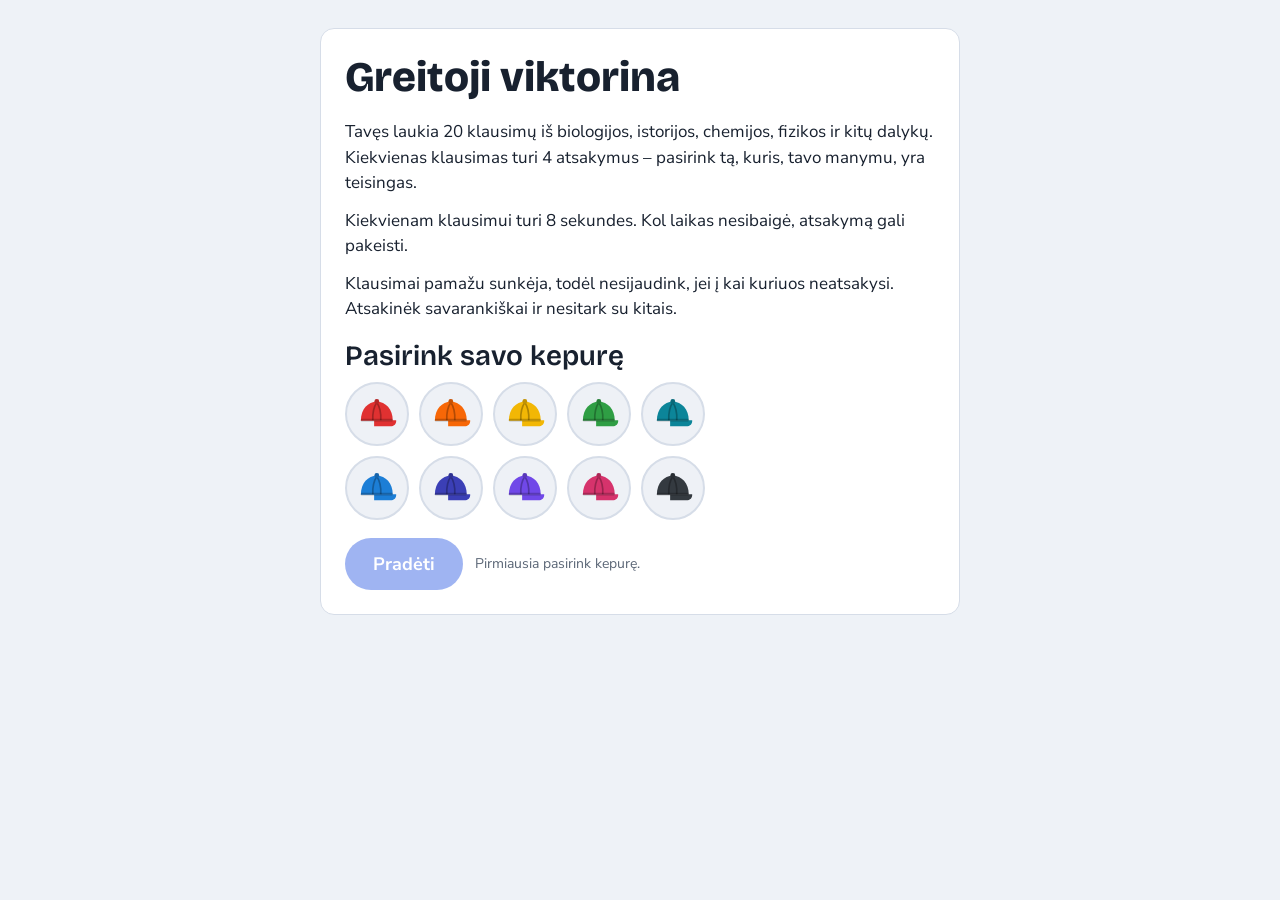
==== commit 832a3d29: "Remove the skip button Questions now only advance when the 8 s timer runs out. Instructions no longe" ====
--- a/index.html
+++ b/index.html
@@ -7,7 +7,7 @@
 <link rel="preconnect" href="https://fonts.googleapis.com">
 <link rel="preconnect" href="https://fonts.gstatic.com" crossorigin>
 <link rel="stylesheet" href="https://fonts.googleapis.com/css2?family=Bricolage+Grotesque:opsz,wght@12..96,600;12..96,800&family=Nunito+Sans:opsz,wght@6..12,400;6..12,600;6..12,700&display=swap">
-<link rel="stylesheet" href="style.css?v=20261013e">
+<link rel="stylesheet" href="style.css?v=20261014a">
 </head>
 <body>
 <main class="wrap">
@@ -31,7 +31,6 @@
     <div class="opts" id="opts"></div>
     <div class="quizfoot">
       <p class="hint" id="hint"></p>
-      <button class="btn ghost sm" id="skipBtn" type="button">Praleisti klausimą →</button>
     </div>
   </section>
 
@@ -46,7 +45,7 @@
   </section>
 </main>
 
-<script src="config.js?v=20261013e"></script>
+<script src="config.js?v=20261014a"></script>
 <script>
 (function () {
   const C = window.QUIZ_CONFIG;
@@ -294,7 +293,6 @@
   }
 
   $("retryBtn").addEventListener("click", () => lastResult && sendWithRetry(lastResult, false));
-  $("skipBtn").addEventListener("click", () => { choice = null; next(); });
   $("startBtn").addEventListener("click", () => { show("quiz"); qi = 0; answers = []; render(); });
 })();
 </script>
